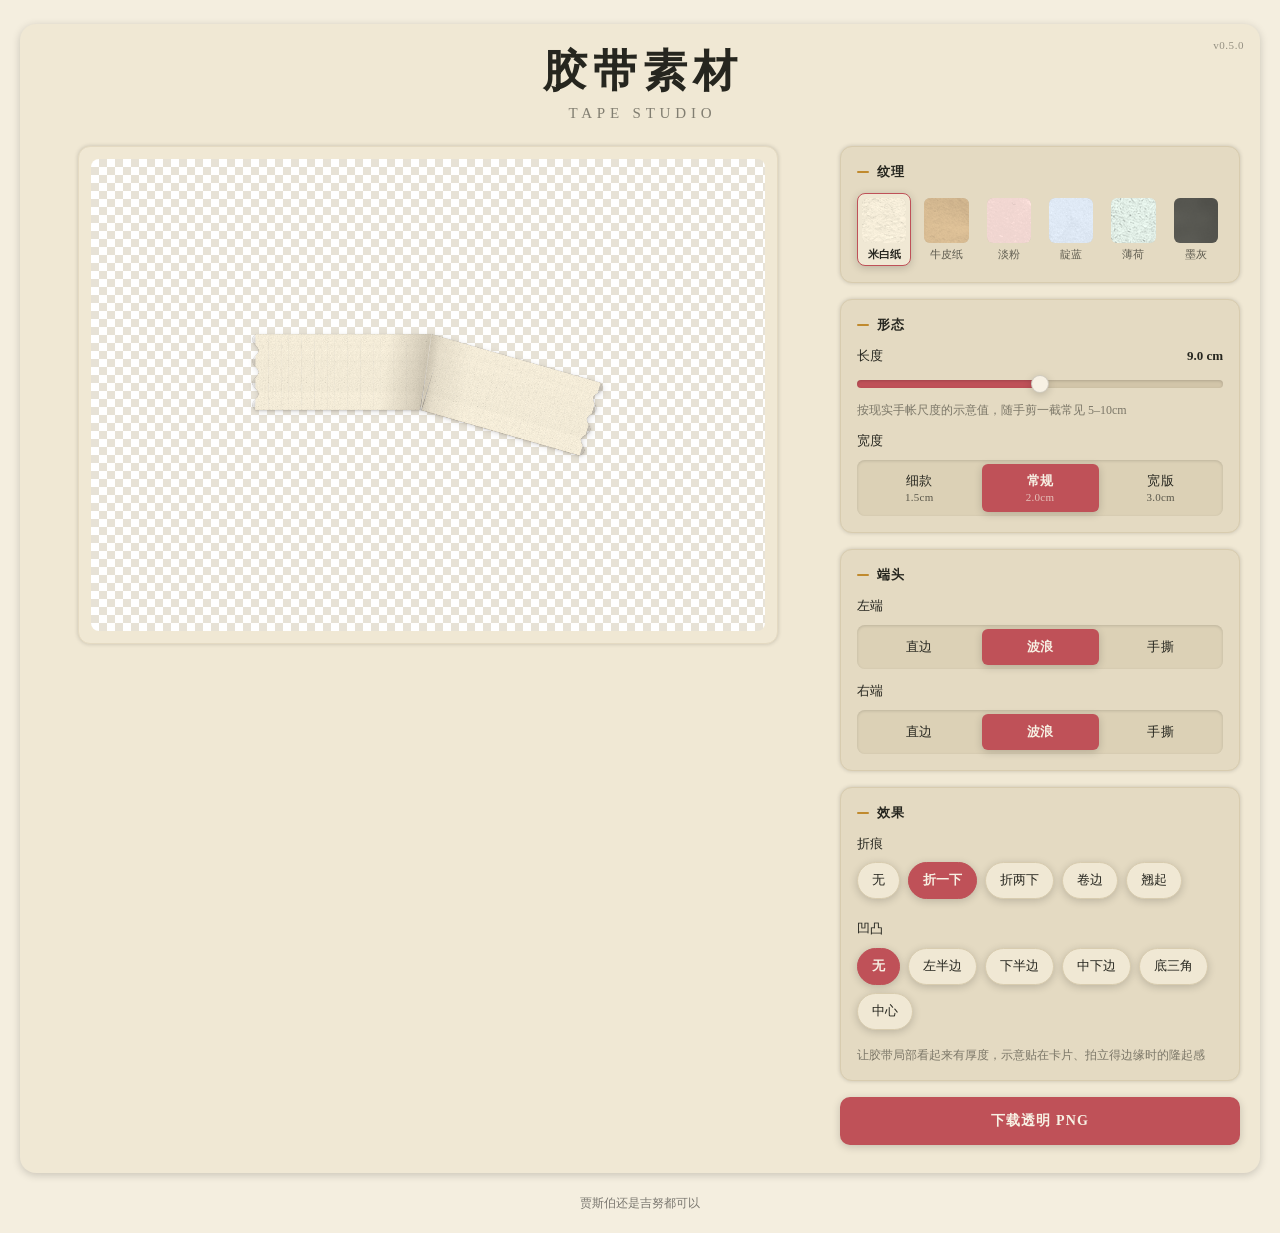
==== index.html @ b77d5a5c "凹凸效果补充第 5 种样式「左半边」，凸起沿胶带长度方向的左半幅" ====
<!DOCTYPE html>
<html lang="zh-CN">
<head>
  <meta charset="UTF-8">
  <meta name="viewport" content="width=device-width, initial-scale=1.0, maximum-scale=1.0, user-scalable=no, viewport-fit=cover">
  <meta name="theme-color" content="#F4EEDF">
  <title>胶带素材 · Tape Studio</title>
  <link rel="stylesheet" href="css/style.css">
</head>
<body>
  <div id="app">
    <span class="app-version" id="appVersion"></span>

    <header class="app-header">
      <h1 class="app-title">胶带素材</h1>
      <span class="app-subtitle">TAPE STUDIO</span>
    </header>

    <main class="app-main">
      <!-- 预览：透明底棋盘格 -->
      <section class="preview-section">
        <div class="preview-sheet">
          <div class="preview-wrapper">
            <canvas id="previewCanvas"></canvas>
          </div>
        </div>
      </section>

      <section class="controls-section">
        <!-- 1. 纹理 -->
        <div class="paper-card">
          <button type="button" class="card-title" aria-expanded="true">
            <span class="card-sign" aria-hidden="true"></span>
            纹理
          </button>
          <div class="card-body">
            <div class="card-body-inner">
              <div class="texture-grid" id="textureGrid"></div>
            </div>
          </div>
        </div>

        <!-- 2. 形态 -->
        <div class="paper-card">
          <button type="button" class="card-title" aria-expanded="true">
            <span class="card-sign" aria-hidden="true"></span>
            形态
          </button>
          <div class="card-body">
            <div class="card-body-inner">
              <div class="control-group">
                <div class="label-row">
                  <label class="control-label" for="lengthSlider">长度</label>
                  <span id="lengthValue" class="value-label">9.0 cm</span>
                </div>
                <input type="range" id="lengthSlider" class="slider" min="4" max="14" value="9" step="0.5">
                <p class="group-hint">按现实手帐尺度的示意值，随手剪一截常见 5–10cm</p>
              </div>

              <div class="control-group">
                <span class="control-label">宽度</span>
                <div class="segmented-control" data-seg="width">
                  <span class="seg-indicator" aria-hidden="true"></span>
                  <button type="button" class="seg-btn" data-value="thin">细款<span class="seg-sub">1.5cm</span></button>
                  <button type="button" class="seg-btn active" data-value="normal">常规<span class="seg-sub">2.0cm</span></button>
                  <button type="button" class="seg-btn" data-value="wide">宽版<span class="seg-sub">3.0cm</span></button>
                </div>
              </div>
            </div>
          </div>
        </div>

        <!-- 3. 端头 -->
        <div class="paper-card">
          <button type="button" class="card-title" aria-expanded="true">
            <span class="card-sign" aria-hidden="true"></span>
            端头
          </button>
          <div class="card-body">
            <div class="card-body-inner">
              <div class="control-group">
                <span class="control-label">左端</span>
                <div class="segmented-control" data-seg="endLeft">
                  <span class="seg-indicator" aria-hidden="true"></span>
                  <button type="button" class="seg-btn" data-value="straight">直边</button>
                  <button type="button" class="seg-btn active" data-value="wave">波浪</button>
                  <button type="button" class="seg-btn" data-value="tear">手撕</button>
                </div>
              </div>
              <div class="control-group">
                <span class="control-label">右端</span>
                <div class="segmented-control" data-seg="endRight">
                  <span class="seg-indicator" aria-hidden="true"></span>
                  <button type="button" class="seg-btn" data-value="straight">直边</button>
                  <button type="button" class="seg-btn active" data-value="wave">波浪</button>
                  <button type="button" class="seg-btn" data-value="tear">手撕</button>
                </div>
              </div>
            </div>
          </div>
        </div>

        <!-- 4. 效果：折痕 + 凹凸（凹凸暂留位置） -->
        <div class="paper-card">
          <button type="button" class="card-title" aria-expanded="true">
            <span class="card-sign" aria-hidden="true"></span>
            效果
          </button>
          <div class="card-body">
            <div class="card-body-inner">
              <div class="control-group">
                <span class="control-label">折痕</span>
                <div class="chip-group" data-chip="fold">
                  <button type="button" class="chip" data-value="none">无</button>
                  <button type="button" class="chip active" data-value="one">折一下</button>
                  <button type="button" class="chip" data-value="two">折两下</button>
                  <button type="button" class="chip" data-value="curl">卷边</button>
                  <button type="button" class="chip" data-value="lift">翘起</button>
                </div>
              </div>

              <div class="control-group">
                <span class="control-label">凹凸</span>
                <div class="chip-group" data-chip="bump">
                  <button type="button" class="chip active" data-value="none">无</button>
                  <button type="button" class="chip" data-value="leftHalf">左半边</button>
                  <button type="button" class="chip" data-value="lowerHalf">下半边</button>
                  <button type="button" class="chip" data-value="centerLower">中下边</button>
                  <button type="button" class="chip" data-value="bottomPeak">底三角</button>
                  <button type="button" class="chip" data-value="centerDiamond">中心</button>
                </div>
                <p class="group-hint">让胶带局部看起来有厚度，示意贴在卡片、拍立得边缘时的隆起感</p>
              </div>
            </div>
          </div>
        </div>

        <!-- 下载 -->
        <div class="action-group">
          <button id="downloadBtn" class="btn btn-primary">下载透明 PNG</button>
        </div>
      </section>
    </main>
  </div>

  <footer class="site-footer">
    <span>贾斯伯还是吉努都可以</span>
  </footer>

  <!-- 手机端：大图预览，长按保存 -->
  <div class="modal" id="saveModal" hidden>
    <div class="modal-sheet" role="dialog" aria-modal="true" aria-label="保存图片">
      <button type="button" class="modal-close" id="saveModalClose" aria-label="关闭">×</button>
      <p class="modal-hint">长按图片保存到相册</p>
      <img id="saveModalImg" alt="生成的透明胶带" />
    </div>
  </div>

  <canvas id="exportCanvas" style="display:none;"></canvas>

  <script type="module" src="js/main.js"></script>
</body>
</html>
---- css/style.css ----
/* ============================================================
   胶带素材 · Tape Studio
   视觉沿用 collage-text-tool 的「纸片化界面」规范：
   米纸底 + 1px 纸边 + 4px 投影，砖红作强调色
   ============================================================ */

button,
label {
  -webkit-tap-highlight-color: transparent;
}

:root {
  /* 纸色 */
  --page: #F4EEDF;
  --panel: #F0E8D4;
  --card: #E4DAC2;
  --card-edge: #D8CCAF;
  --paper-light: #F7F1E4;

  /* 强调色 */
  --brick: #BF5158;
  --brick-hover: #C96066;
  --brick-press: #A9454C;
  --wine: #500016;
  --ochre: #C08A2E;

  /* 文字 */
  --ink: #26261F;

  /* 投影 */
  --shadow: rgba(0, 0, 0, 0.18);

  /* 字体：使用系统衬线，不引入字体文件 */
  --font-ui: 'Songti SC', 'STSong', 'Noto Serif CJK SC', 'Source Han Serif SC', Georgia, serif;
  --font-ui-heavy: 'Songti SC', 'STSong', 'Noto Serif CJK SC', 'Source Han Serif SC', Georgia, serif;
}

/* ===== Reset & Base ===== */
*, *::before, *::after {
  margin: 0;
  padding: 0;
  box-sizing: border-box;
}

html {
  -webkit-text-size-adjust: 100%;
}

body {
  font-family: var(--font-ui);
  background: var(--page);
  color: var(--ink);
  line-height: 1.6;
  min-height: 100vh;
  -webkit-font-smoothing: antialiased;
}

button, input {
  font-family: inherit;
  color: inherit;
}

/* ===== 整页一张大纸 ===== */
#app {
  position: relative;
  max-width: 1240px;
  margin: 24px auto;
  padding: 24px 20px 28px;
  background: var(--panel);
  border-radius: 16px;
  box-shadow: 0 2px 8px var(--shadow);
  display: flex;
  flex-direction: column;
}

.app-version {
  position: absolute;
  top: 16px;
  right: calc(16px + env(safe-area-inset-right));
  font-size: 11px;
  line-height: 1;
  letter-spacing: 0.05em;
  color: rgba(38, 38, 31, 0.45);
  user-select: none;
}

/* ===== 页眉 ===== */
.app-header {
  display: flex;
  flex-direction: column;
  align-items: center;
  padding-bottom: 24px;
  text-align: center;
}

.app-header > * {
  margin-bottom: 8px;
}

.app-header > *:last-child {
  margin-bottom: 0;
}

.app-title {
  font-family: var(--font-ui-heavy);
  font-size: 44px;
  font-weight: 700;
  line-height: 1.1;
  letter-spacing: 6px;
  color: var(--ink);
  text-indent: 6px;
}

.app-subtitle {
  font-size: 15px;
  font-weight: 400;
  line-height: 1.2;
  letter-spacing: 0.32em;
  color: rgba(38, 38, 31, 0.55);
  text-transform: uppercase;
  text-indent: 0.32em;
}

.app-main {
  display: flex;
  flex-direction: column;
}

.app-main > * {
  margin-bottom: 16px;
}

.app-main > *:last-child {
  margin-bottom: 0;
}

.site-footer {
  display: flex;
  align-items: center;
  justify-content: center;
  margin: 0 auto 24px;
  font-size: 12px;
  line-height: 1;
  color: rgba(0, 0, 0, 0.5);
}

/* ===== 预览区 ===== */
.preview-section {
  display: flex;
  justify-content: center;
}

.preview-sheet {
  width: 100%;
  padding: 12px;
  background: var(--panel);
  border: 1px solid var(--card);
  border-radius: 12px;
  box-shadow: 0 0 4px var(--shadow);
}

/* 透明底棋盘格：预览要能看出 PNG 是透明的 */
.preview-wrapper {
  position: relative;
  width: 100%;
  aspect-ratio: 1600 / 1120;
  display: flex;
  align-items: center;
  justify-content: center;
  overflow: hidden;
  border-radius: 8px;
  background-color: #FFFFFF;
  background-image:
    linear-gradient(45deg, #E7E2D6 25%, transparent 25%),
    linear-gradient(-45deg, #E7E2D6 25%, transparent 25%),
    linear-gradient(45deg, transparent 75%, #E7E2D6 75%),
    linear-gradient(-45deg, transparent 75%, #E7E2D6 75%);
  background-size: 16px 16px;
  background-position: 0 0, 0 8px, 8px -8px, -8px 0;
}

#previewCanvas {
  max-width: 100%;
  max-height: 100%;
  display: block;
}

/* ===== 参数面板 ===== */
.controls-section {
  display: flex;
  flex-direction: column;
}

.controls-section > * {
  margin-bottom: 16px;
}

.controls-section > *:last-child {
  margin-bottom: 0;
}

.paper-card {
  display: flex;
  flex-direction: column;
  padding: 16px;
  background: var(--card);
  border: 1px solid var(--card-edge);
  border-radius: 12px;
  box-shadow: 0 0 4px var(--shadow);
}

.paper-card > * {
  margin-bottom: 12px;
}

.paper-card > *:last-child {
  margin-bottom: 0;
}

.card-title {
  display: flex;
  align-items: center;
  width: 100%;
  padding: 0;
  border: none;
  background: none;
  font-family: var(--font-ui-heavy);
  font-size: 13px;
  font-weight: 700;
  letter-spacing: 0.05em;
  color: var(--ink);
  text-align: left;
  cursor: pointer;
  transition: margin-bottom 0.2s ease;
}

.card-title:focus-visible {
  outline: none;
  border-radius: 4px;
  box-shadow: 0 0 0 2px var(--brick);
}

.card-title:active {
  opacity: 0.65;
}

.card-sign {
  position: relative;
  flex-shrink: 0;
  width: 12px;
  height: 12px;
  margin-right: 8px;
}

.card-sign::before,
.card-sign::after {
  content: '';
  position: absolute;
  background: var(--ochre);
  border-radius: 1px;
}

.card-sign::before {
  left: 0;
  top: 5px;
  width: 12px;
  height: 2px;
}

.card-sign::after {
  left: 5px;
  top: 6px;
  width: 2px;
  height: 0;
  transition: height 0.2s ease, top 0.2s ease;
}

.paper-card.collapsed .card-sign::after {
  height: 12px;
  top: 0;
}

.card-body {
  display: grid;
  grid-template-rows: 1fr;
  transition: grid-template-rows 0.2s ease;
}

.card-body-inner {
  display: flex;
  flex-direction: column;
  min-height: 0;
  overflow: hidden;
  transition: opacity 0.2s ease, visibility 0s;
}

.card-body-inner > * {
  margin-bottom: 12px;
}

.card-body-inner > *:last-child {
  margin-bottom: 0;
}

.paper-card.collapsed .card-body {
  grid-template-rows: 0fr;
}

.paper-card.collapsed .card-body-inner {
  opacity: 0;
  visibility: hidden;
  transition: opacity 0.2s ease, visibility 0s 0.2s;
}

.paper-card.collapsed > * {
  margin-bottom: 0;
}

.paper-card.card-open .card-body-inner {
  overflow: visible;
}

.control-group {
  display: flex;
  flex-direction: column;
}

.control-group > * {
  margin-bottom: 8px;
}

.control-group > *:last-child {
  margin-bottom: 0;
}

.control-label {
  font-size: 13px;
  letter-spacing: 0.02em;
  color: var(--ink);
}

.label-row {
  display: flex;
  align-items: baseline;
  justify-content: space-between;
}

.label-row > * {
  margin-right: 8px;
}

.label-row > *:last-child {
  margin-right: 0;
}

.value-label {
  font-family: var(--font-ui-heavy);
  font-size: 13px;
  font-weight: 700;
  color: var(--ink);
}

/* ===== 纹理选择：缩略图网格 ===== */
.texture-grid {
  display: grid;
  grid-template-columns: repeat(6, 1fr);
  gap: 8px;
}

.texture-item {
  display: flex;
  flex-direction: column;
  align-items: center;
  min-width: 0;
  padding: 4px;
  border: 1px solid transparent;
  border-radius: 8px;
  background: none;
  cursor: pointer;
  transition: border-color 0.16s, background-color 0.16s;
}

.texture-item:hover {
  background: rgba(240, 232, 212, 0.7);
}

.texture-item.active {
  border-color: var(--brick);
  background: var(--panel);
  box-shadow: 0 2px 8px var(--shadow);
}

.texture-swatch {
  display: block;
  width: 100%;
  height: 0;
  padding-bottom: 100%;
  position: relative;
  border-radius: 6px;
  overflow: hidden;
  box-shadow: inset 0 0 0 1px rgba(38, 38, 31, 0.12);
}

.texture-swatch canvas {
  position: absolute;
  top: 0;
  left: 0;
  width: 100%;
  height: 100%;
}

.texture-name {
  margin-top: 4px;
  max-width: 100%;
  overflow: hidden;
  font-size: 11px;
  line-height: 1.3;
  color: rgba(38, 38, 31, 0.7);
  white-space: nowrap;
  text-overflow: ellipsis;
}

.texture-item.active .texture-name {
  color: var(--ink);
  font-weight: 700;
}

/* ===== 分段选择 ===== */
.segmented-control {
  position: relative;
  display: flex;
  padding: 4px;
  background: #DCD1B6;
  border-radius: 8px;
  box-shadow: inset 0 1px 3px rgba(0, 0, 0, 0.14);
}

.segmented-control > .seg-btn {
  margin-right: 4px;
}

.segmented-control > .seg-btn:last-child {
  margin-right: 0;
}

.seg-indicator {
  position: absolute;
  top: 4px;
  left: 0;
  height: calc(100% - 8px);
  width: 0;
  border-radius: 6px;
  background: var(--brick);
  box-shadow: 0 2px 8px var(--shadow);
  pointer-events: none;
  transition: transform 0.24s cubic-bezier(0.4, 0, 0.2, 1), width 0.24s cubic-bezier(0.4, 0, 0.2, 1);
}

.seg-btn {
  position: relative;
  z-index: 1;
  flex: 1;
  min-height: 36px;
  padding: 8px 6px;
  border: none;
  border-radius: 6px;
  background: transparent;
  color: var(--ink);
  font-size: 13px;
  letter-spacing: 0.02em;
  cursor: pointer;
  transition: background-color 0.16s, color 0.16s;
}

.seg-btn:hover {
  background-color: rgba(240, 232, 212, 0.6);
}

.seg-btn.active {
  background: transparent;
  color: var(--paper-light);
  font-weight: 700;
}

.seg-btn.active:hover,
.seg-btn.active:active {
  background-color: transparent;
}

.seg-btn.active:active {
  filter: brightness(0.93);
}

/* 分段按钮里的第二行小字（宽度的 cm 数） */
.seg-sub {
  display: block;
  font-size: 11px;
  font-weight: 400;
  line-height: 1.3;
  opacity: 0.7;
}

.seg-btn:active:not(.active) {
  background-color: rgba(240, 232, 212, 0.92);
  box-shadow: inset 0 2px 4px rgba(0, 0, 0, 0.14);
}

.seg-btn:focus-visible {
  outline: 2px solid var(--brick);
  outline-offset: 2px;
}

/* ===== 折痕：可换行的纸片标签 ===== */
.chip-group {
  display: flex;
  flex-wrap: wrap;
}

.chip {
  margin: 0 8px 8px 0;
  padding: 9px 14px;
  border: 1px solid var(--card-edge);
  border-radius: 999px;
  background: var(--panel);
  font-size: 13px;
  line-height: 1.3;
  color: var(--ink);
  cursor: pointer;
  box-shadow: 0 2px 8px var(--shadow);
  transition: background-color 0.16s, border-color 0.16s, color 0.16s, box-shadow 0.16s;
}

.chip:hover {
  background: #F6EFDD;
}

.chip:active {
  background: #E3D8BE;
  box-shadow: inset 0 2px 4px rgba(0, 0, 0, 0.18);
}

.chip.active {
  border-color: var(--brick);
  background: var(--brick);
  color: var(--paper-light);
  font-weight: 700;
}

.chip:focus-visible {
  outline: 2px solid var(--brick);
  outline-offset: 2px;
}

/* 占位功能：置灰不可点，位置先留着 */
.chip.is-disabled {
  opacity: 0.42;
  cursor: not-allowed;
  box-shadow: none;
}

.chip.is-disabled:hover,
.chip.is-disabled:active {
  background: var(--panel);
  box-shadow: none;
}

.tag-soon {
  padding: 1px 6px;
  border: 1px dashed var(--card-edge);
  border-radius: 4px;
  font-size: 11px;
  line-height: 1.5;
  color: rgba(38, 38, 31, 0.5);
}

.group-hint {
  font-size: 12px;
  line-height: 1.5;
  color: rgba(38, 38, 31, 0.55);
}

/* ===== 滑块 ===== */
.slider {
  -webkit-appearance: none;
  appearance: none;
  width: 100%;
  height: 18px;
  background: transparent;
  cursor: pointer;
  outline: none;
}

.slider::-webkit-slider-runnable-track {
  height: 8px;
  border-radius: 4px;
  background: linear-gradient(to right, var(--brick) 0 var(--fill, 0%), #D2C5A9 var(--fill, 0%) 100%);
  box-shadow: inset 0 1px 3px rgba(0, 0, 0, 0.16);
}

.slider::-webkit-slider-thumb {
  -webkit-appearance: none;
  appearance: none;
  width: 18px;
  height: 18px;
  margin-top: -5px;
  border-radius: 50%;
  background: var(--paper-light);
  border: 1px solid rgba(38, 38, 31, 0.18);
  box-shadow: 0 2px 8px var(--shadow);
  transition: transform 0.16s, box-shadow 0.16s;
}

.slider:hover::-webkit-slider-thumb {
  box-shadow: 0 3px 10px rgba(0, 0, 0, 0.24);
}

.slider:active::-webkit-slider-thumb {
  transform: scale(0.94);
}

.slider::-moz-range-track {
  height: 8px;
  border-radius: 4px;
  background: linear-gradient(to right, var(--brick) 0 var(--fill, 0%), #D2C5A9 var(--fill, 0%) 100%);
  box-shadow: inset 0 1px 3px rgba(0, 0, 0, 0.16);
}

.slider::-moz-range-thumb {
  width: 18px;
  height: 18px;
  border-radius: 50%;
  background: var(--paper-light);
  border: 1px solid rgba(38, 38, 31, 0.18);
  box-shadow: 0 2px 8px var(--shadow);
}

.slider:focus-visible {
  outline: 2px solid var(--brick);
  outline-offset: 4px;
  border-radius: 4px;
}

/* ===== 按钮 ===== */
.action-group {
  display: flex;
  flex-direction: column;
}

.btn {
  flex: 1;
  border: none;
  font-size: 14px;
  cursor: pointer;
  transition: background 0.16s, box-shadow 0.16s, transform 0.12s;
}

.btn-primary {
  min-height: 48px;
  padding: 14px 20px;
  border-radius: 10px;
  background: var(--brick);
  color: var(--paper-light);
  font-family: var(--font-ui-heavy);
  font-size: 14px;
  font-weight: 700;
  letter-spacing: 0.08em;
  box-shadow: 0 2px 8px var(--shadow);
}

.btn-primary:hover {
  background: var(--brick-hover);
  box-shadow: 0 3px 10px rgba(0, 0, 0, 0.24);
}

.btn-primary:active {
  background: var(--brick-press);
  box-shadow: inset 0 2px 6px rgba(0, 0, 0, 0.28);
  transform: translateY(1px);
}

.btn:focus-visible {
  outline: 2px solid var(--brick);
  outline-offset: 2px;
}

.btn:disabled {
  opacity: 0.6;
  box-shadow: none;
  cursor: not-allowed;
}

/* ===== 弹窗 ===== */
.modal {
  position: fixed;
  top: 0;
  right: 0;
  bottom: 0;
  left: 0;
  z-index: 100;
  display: flex;
  align-items: center;
  justify-content: center;
  padding: calc(16px + env(safe-area-inset-top)) calc(16px + env(safe-area-inset-right)) calc(16px + env(safe-area-inset-bottom)) calc(16px + env(safe-area-inset-left));
  background: rgba(38, 38, 31, 0.45);
}

.modal[hidden] {
  display: none;
}

.modal-open {
  overflow: hidden;
}

.modal-sheet {
  position: relative;
  width: 100%;
  max-width: 520px;
  max-height: 100%;
  overflow-y: auto;
  padding: 16px;
  background: var(--panel);
  border: 1px solid var(--card);
  border-radius: 12px;
  box-shadow: 0 2px 8px var(--shadow);
}

.modal-hint {
  padding-right: 32px;
  font-size: 13px;
  color: var(--ink);
}

.modal-close {
  position: absolute;
  top: 8px;
  right: 8px;
  width: 40px;
  height: 40px;
  border: none;
  border-radius: 8px;
  background: transparent;
  font-size: 20px;
  line-height: 1;
  color: var(--ink);
  cursor: pointer;
}

.modal-close:active {
  background: var(--card);
}

.modal-sheet img {
  display: block;
  max-width: 100%;
  max-height: 62vh;
  margin: 12px auto 0;
  object-fit: contain;
  border-radius: 4px;
  background-color: #FFFFFF;
  background-image:
    linear-gradient(45deg, #E7E2D6 25%, transparent 25%),
    linear-gradient(-45deg, #E7E2D6 25%, transparent 25%),
    linear-gradient(45deg, transparent 75%, #E7E2D6 75%),
    linear-gradient(-45deg, transparent 75%, #E7E2D6 75%);
  background-size: 16px 16px;
  background-position: 0 0, 0 8px, 8px -8px, -8px 0;
  box-shadow: 0 2px 8px var(--shadow);
}

/* ===== 桌面 ===== */
@media (min-width: 900px) {
  .app-main {
    flex-direction: row;
    align-items: flex-start;
  }

  .app-main > * {
    margin-right: 24px;
    margin-bottom: 0;
  }

  .app-main > *:last-child {
    margin-right: 0;
  }

  .preview-section {
    flex: 1;
    align-items: flex-start;
  }

  .preview-sheet {
    max-width: 700px;
  }

  .controls-section {
    width: 400px;
    flex-shrink: 0;
  }
}

/* 小屏：保留整页纸卡外观，只收紧尺寸 */
@media (max-width: 899px) {
  #app {
    margin: calc(10px + env(safe-area-inset-top)) calc(10px + env(safe-area-inset-right)) 16px calc(10px + env(safe-area-inset-left));
    padding: 16px;
    min-height: calc(100vh - 26px - env(safe-area-inset-top));
    min-height: calc(100dvh - 26px - env(safe-area-inset-top));
    border-radius: 16px;
    box-shadow: 0 2px 8px var(--shadow);
  }

  .site-footer {
    margin: 0 auto calc(16px + env(safe-area-inset-bottom));
  }
}

/* ===== 手机 ===== */
@media (max-width: 600px) {
  #app {
    padding-left: 12px;
    padding-right: 12px;
  }

  .app-header {
    padding-bottom: 16px;
  }

  .app-title {
    font-size: 34px;
    letter-spacing: 4px;
    text-indent: 4px;
  }

  .app-subtitle {
    font-size: 13px;
  }

  .preview-sheet {
    padding: 8px;
  }

  .texture-grid {
    grid-template-columns: repeat(4, 1fr);
  }

  .card-title {
    min-height: 40px;
  }

  .seg-btn {
    min-height: 44px;
    font-size: 14px;
  }

  .chip {
    min-height: 40px;
    padding: 10px 16px;
  }

  .slider {
    height: 44px;
  }

  .modal-sheet img {
    max-height: 58vh;
  }
}

/* 触屏设备：hover 态在点击后会残留，覆盖回常态 */
@media (hover: none) {
  .btn-primary:hover {
    background: var(--brick);
    box-shadow: 0 2px 8px var(--shadow);
  }

  .btn-primary:active {
    background: var(--brick-press);
    box-shadow: inset 0 2px 6px rgba(0, 0, 0, 0.28);
    transform: translateY(1px);
  }

  .seg-btn:hover {
    background-color: transparent;
  }

  .seg-btn:active:not(.active) {
    background-color: rgba(240, 232, 212, 0.92);
    box-shadow: inset 0 2px 4px rgba(0, 0, 0, 0.14);
  }

  .chip:hover {
    background: var(--panel);
  }

  .chip:active {
    background: #E3D8BE;
  }

  .chip.active:active {
    background: var(--brick);
  }

  .texture-item:hover {
    background: none;
  }

  .texture-item.active:hover {
    background: var(--panel);
  }
}
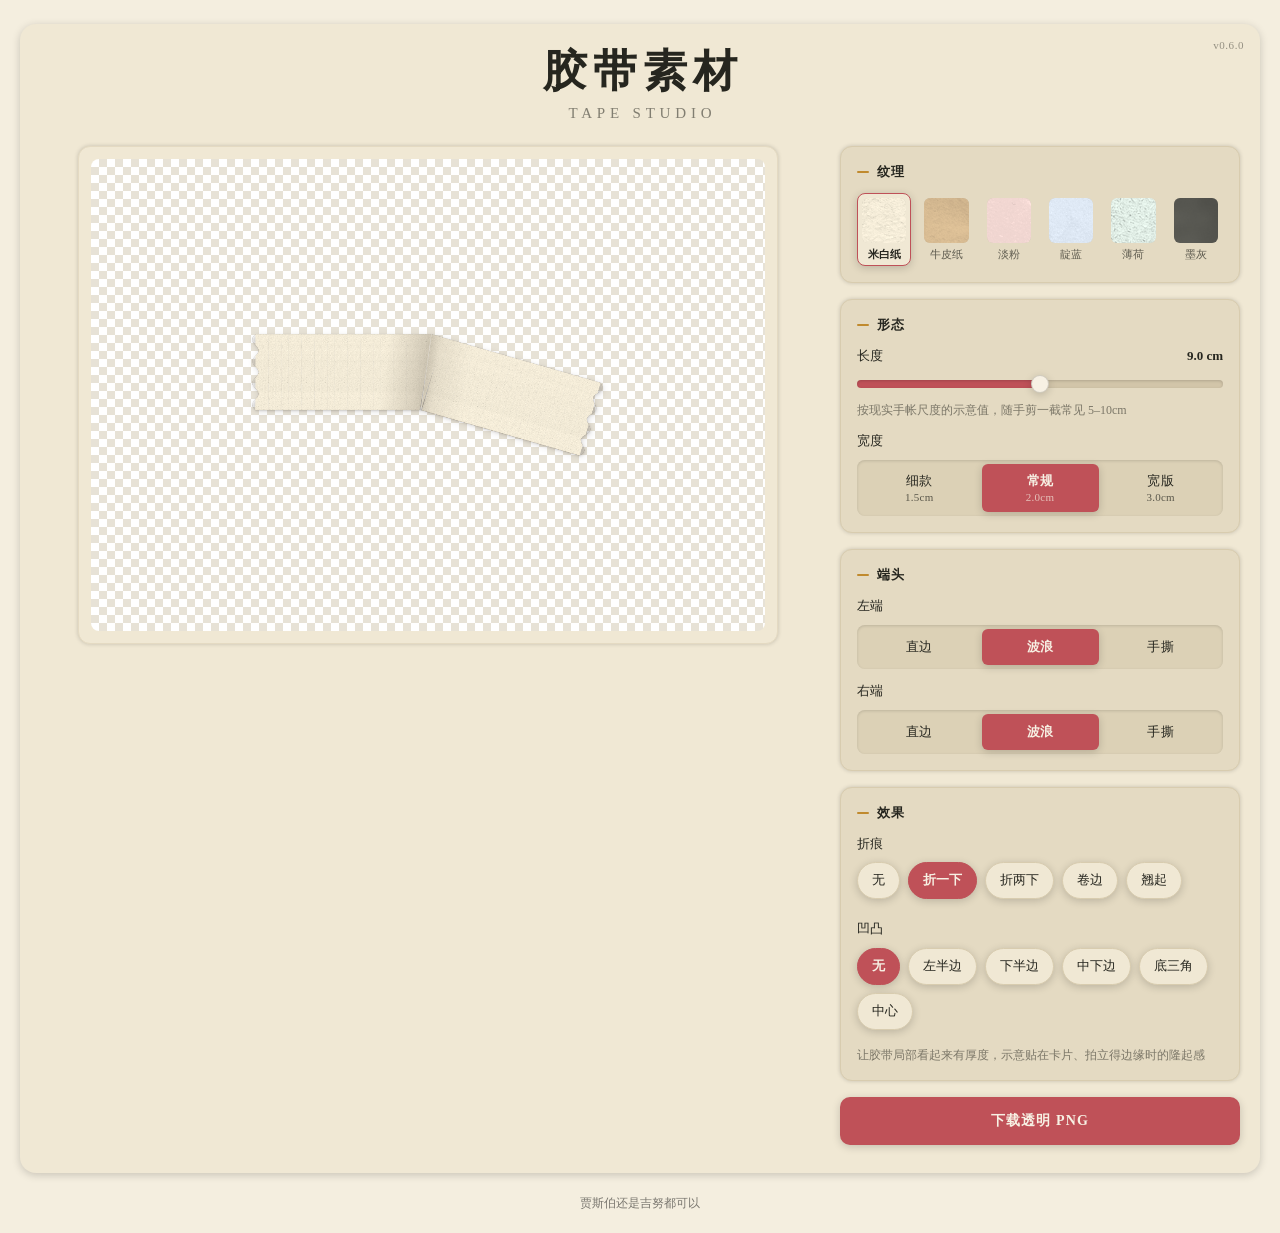
==== commit 309333cf: "凹凸光影改柔和：落影与边缘都做模糊过渡，凸起面只做轻微提亮，不再像硬纸板 底三角改为直角开口（胶带完全盖住拍立得的一个角），中心改为角尖从上边缘漏出的宽梯形" ====
--- a/index.html
+++ b/index.html
@@ -127,7 +127,7 @@
                   <button type="button" class="chip" data-value="lowerHalf">下半边</button>
                   <button type="button" class="chip" data-value="centerLower">中下边</button>
                   <button type="button" class="chip" data-value="bottomPeak">底三角</button>
-                  <button type="button" class="chip" data-value="centerDiamond">中心</button>
+                  <button type="button" class="chip" data-value="centerLeak">中心</button>
                 </div>
                 <p class="group-hint">让胶带局部看起来有厚度，示意贴在卡片、拍立得边缘时的隆起感</p>
               </div>
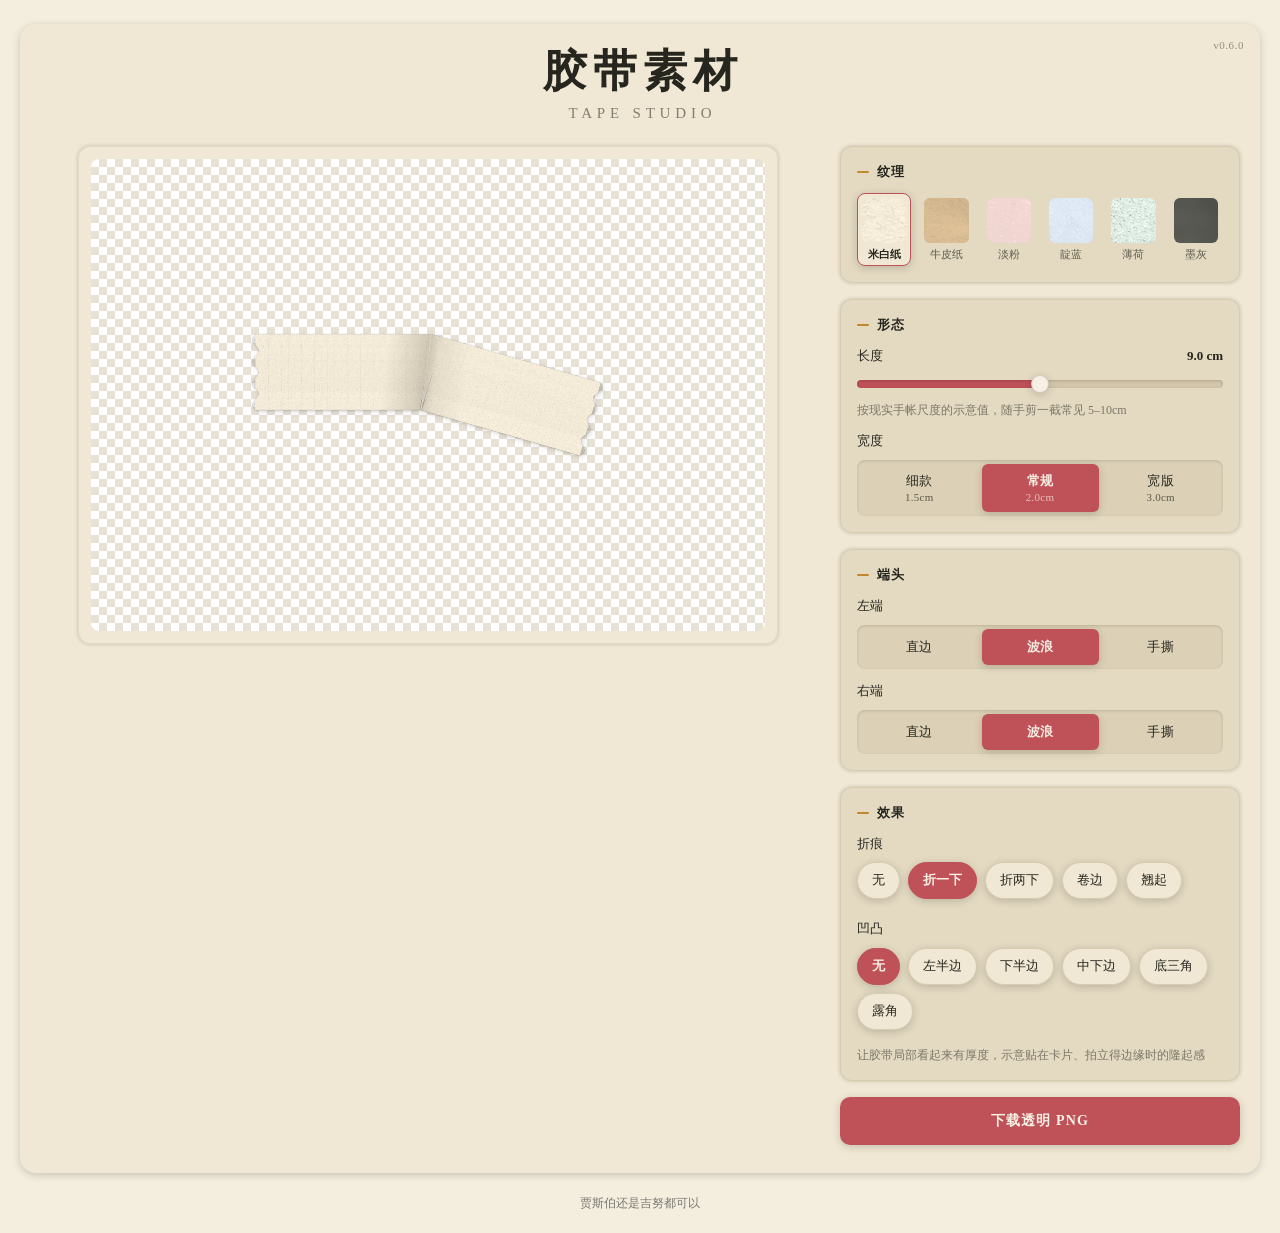
==== commit dda60bb5: "角的顶角改为真正的 90 度：两条边按屏幕像素 45 度斜率逐步推进，折痕处也跟随胶带弯曲 「中心」改名「露角」" ====
--- a/index.html
+++ b/index.html
@@ -127,7 +127,7 @@
                   <button type="button" class="chip" data-value="lowerHalf">下半边</button>
                   <button type="button" class="chip" data-value="centerLower">中下边</button>
                   <button type="button" class="chip" data-value="bottomPeak">底三角</button>
-                  <button type="button" class="chip" data-value="centerLeak">中心</button>
+                  <button type="button" class="chip" data-value="cornerOut">露角</button>
                 </div>
                 <p class="group-hint">让胶带局部看起来有厚度，示意贴在卡片、拍立得边缘时的隆起感</p>
               </div>
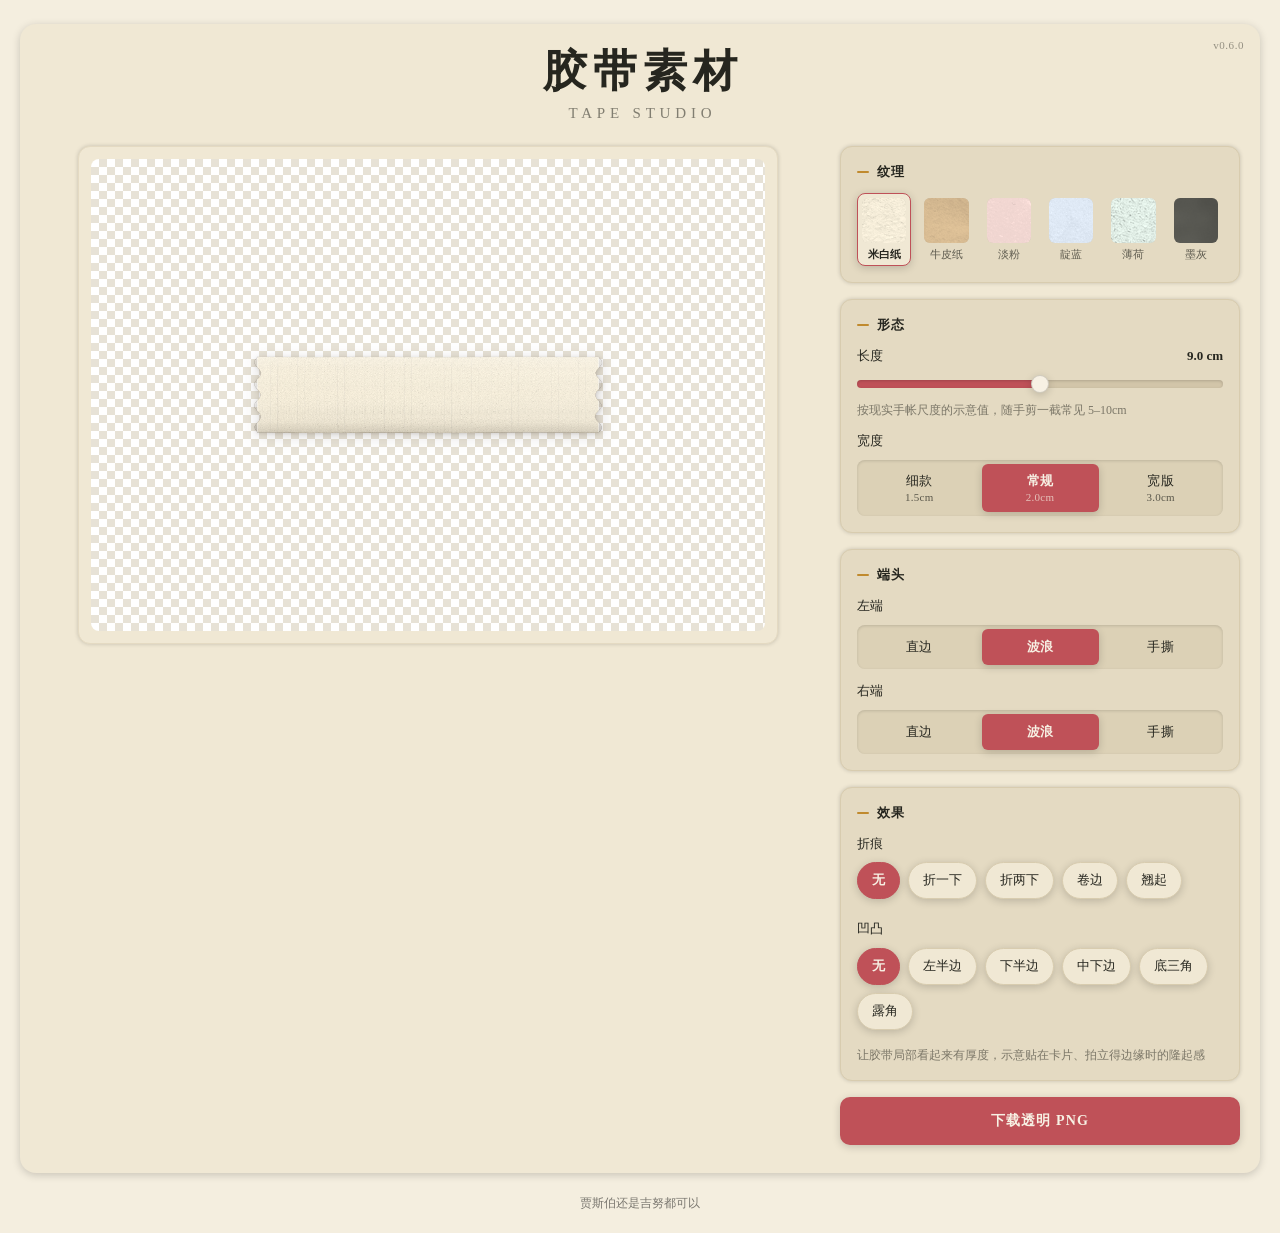
==== commit 4c934584: "去掉端头起翘暗折痕线（视觉上像脏带），端头提亮减弱到 0.08；折痕默认改为「无」" ====
--- a/index.html
+++ b/index.html
@@ -111,8 +111,8 @@
               <div class="control-group">
                 <span class="control-label">折痕</span>
                 <div class="chip-group" data-chip="fold">
-                  <button type="button" class="chip" data-value="none">无</button>
-                  <button type="button" class="chip active" data-value="one">折一下</button>
+                  <button type="button" class="chip active" data-value="none">无</button>
+                  <button type="button" class="chip" data-value="one">折一下</button>
                   <button type="button" class="chip" data-value="two">折两下</button>
                   <button type="button" class="chip" data-value="curl">卷边</button>
                   <button type="button" class="chip" data-value="lift">翘起</button>
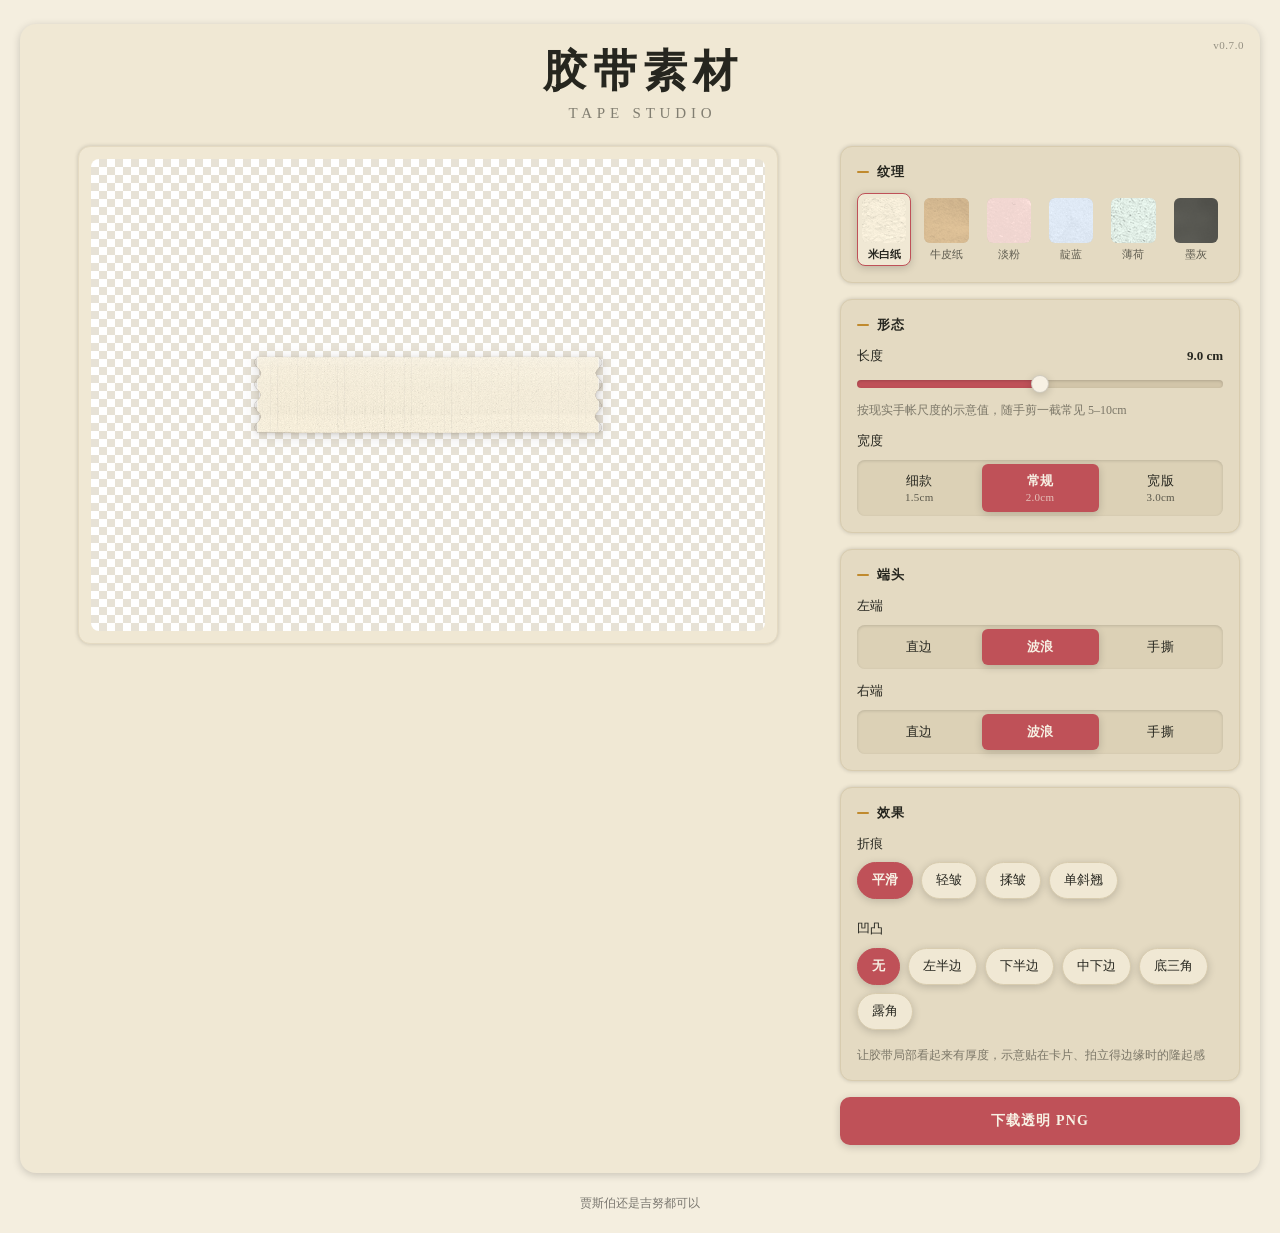
==== commit 4cdb8869: "折痕系统重做：平滑/轻皱/揉皱/单斜翘四种效果 - 胶带路径不再弯折，折痕全部为表面绘制（光源统一左上，暗线右下、亮线左上） - 轻皱：2~4 条 30°~60° 二次贝塞尔折痕，随机种子每次生成更换" ====
--- a/index.html
+++ b/index.html
@@ -111,11 +111,10 @@
               <div class="control-group">
                 <span class="control-label">折痕</span>
                 <div class="chip-group" data-chip="fold">
-                  <button type="button" class="chip active" data-value="none">无</button>
-                  <button type="button" class="chip" data-value="one">折一下</button>
-                  <button type="button" class="chip" data-value="two">折两下</button>
-                  <button type="button" class="chip" data-value="curl">卷边</button>
-                  <button type="button" class="chip" data-value="lift">翘起</button>
+                  <button type="button" class="chip active" data-value="smooth">平滑</button>
+                  <button type="button" class="chip" data-value="light">轻皱</button>
+                  <button type="button" class="chip" data-value="crumple">揉皱</button>
+                  <button type="button" class="chip" data-value="skew">单斜翘</button>
                 </div>
               </div>
 
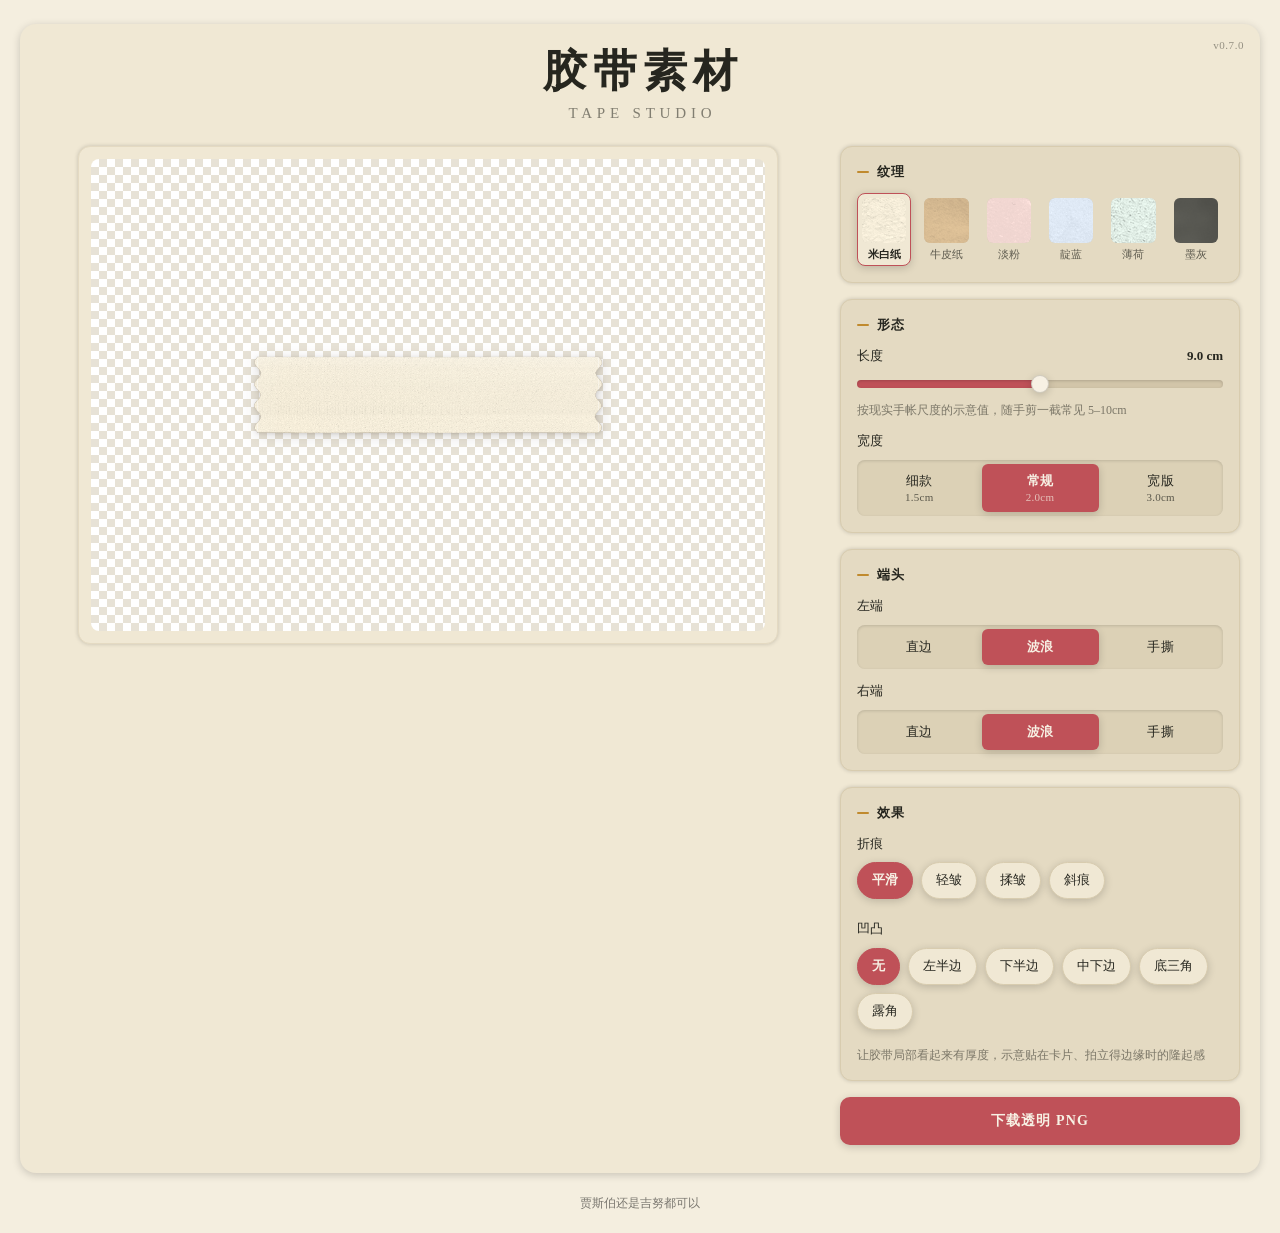
==== commit 519199c2: "斜痕改素材叠加，三种折痕统一为图片切片；替换三张正式素材 - 移除程序绘制的单斜翘（柔边折痕带），斜痕与轻皱/揉皱同规则：素材按带宽等比缩放、   随机横向切片、明度混合叠加，UI 名称改为「斜痕」 " ====
--- a/index.html
+++ b/index.html
@@ -114,7 +114,7 @@
                   <button type="button" class="chip active" data-value="smooth">平滑</button>
                   <button type="button" class="chip" data-value="light">轻皱</button>
                   <button type="button" class="chip" data-value="crumple">揉皱</button>
-                  <button type="button" class="chip" data-value="skew">单斜翘</button>
+                  <button type="button" class="chip" data-value="skew">斜痕</button>
                 </div>
               </div>
 
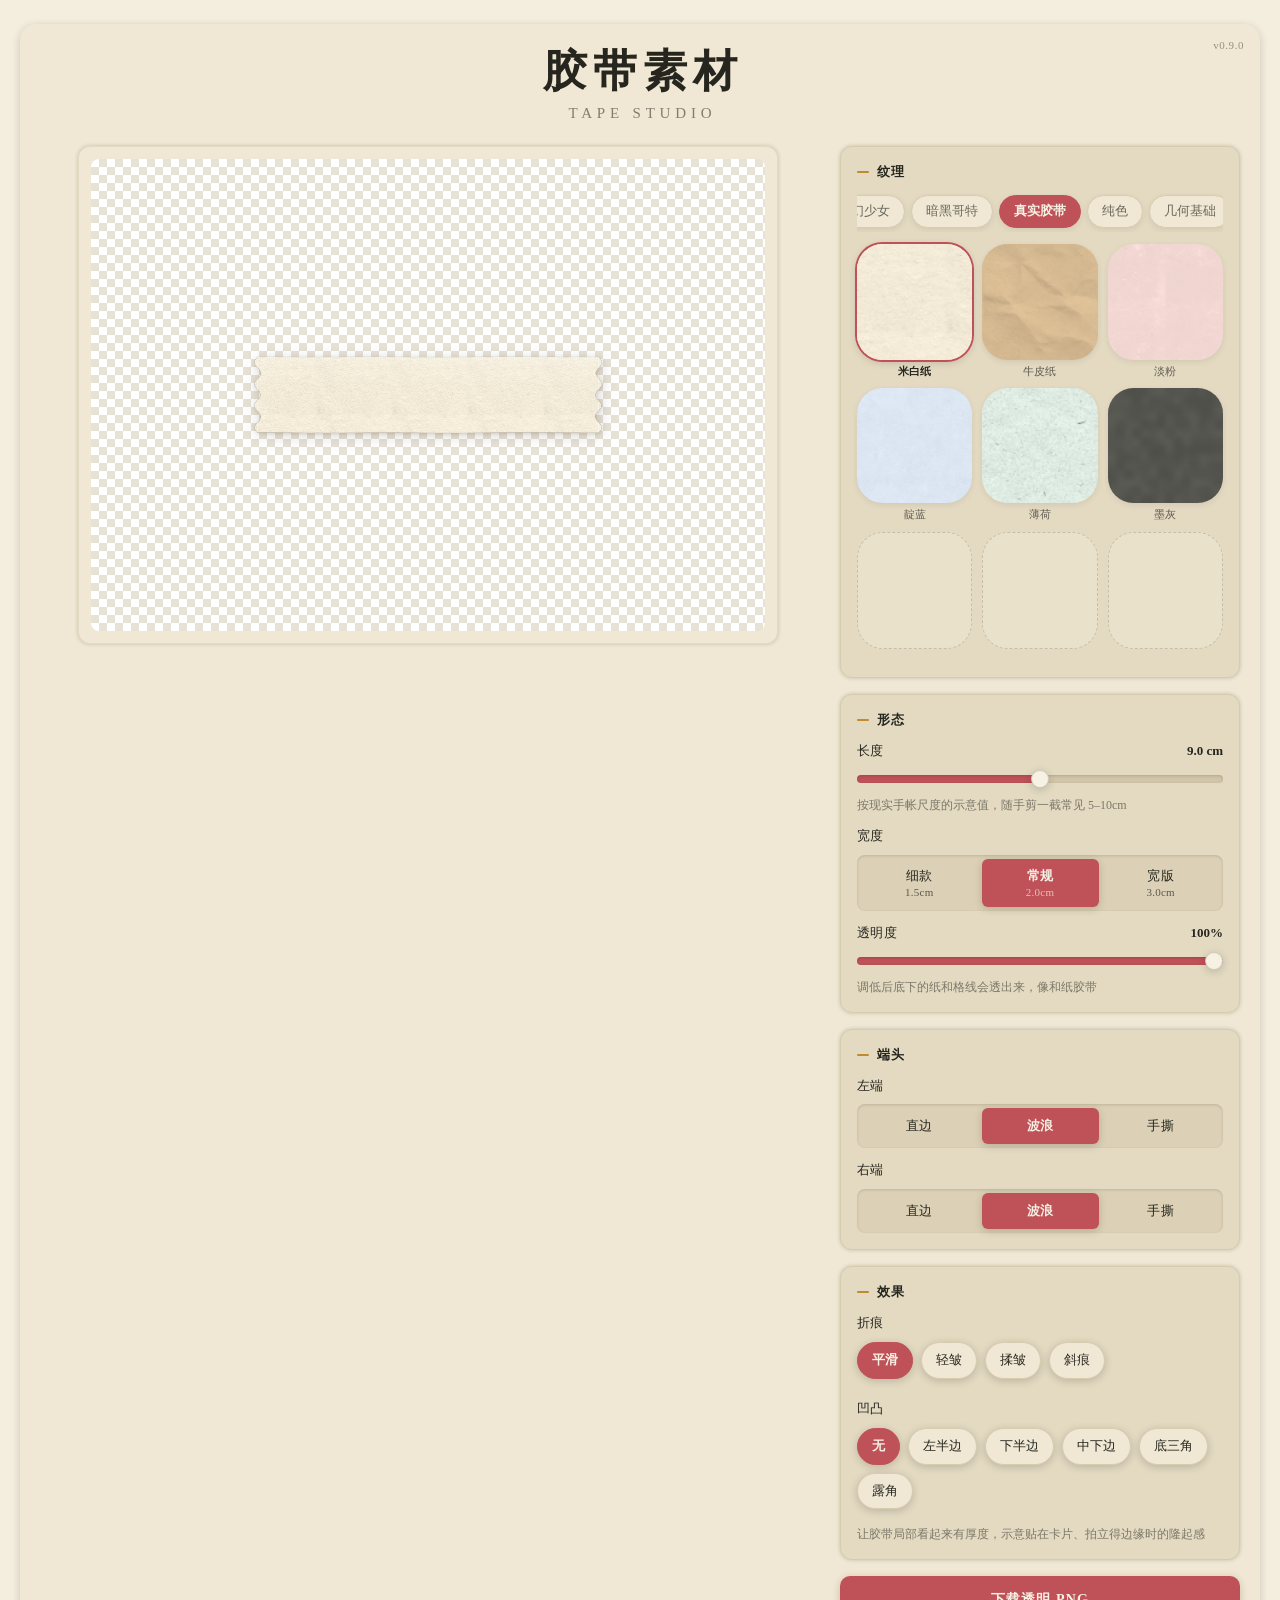
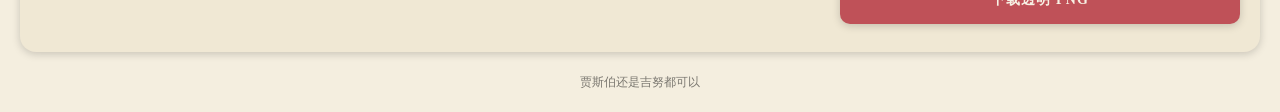
==== commit be65a0c1: "chore: pre-termination backup Co-authored-by: traeagent <traeagent@users.noreply.github.com>" ====
--- a/index.html
+++ b/index.html
@@ -35,7 +35,27 @@
           </button>
           <div class="card-body">
             <div class="card-body-inner">
-              <div class="texture-grid" id="textureGrid"></div>
+              <!-- 主题选项卡：横向拖动、无限循环 -->
+              <div class="theme-tabs" id="themeTabs">
+                <div class="theme-tabs-track" id="themeTabsTrack"></div>
+              </div>
+
+              <!-- 图标墙：3×3，素材未齐留空占位 -->
+              <div class="motif-wall" id="motifWall"></div>
+
+              <!-- 纹样组：整套配色 -->
+              <div class="palette-row" id="paletteRow" hidden></div>
+
+              <!-- 纯色组：HSV 取色盘（替换图标墙位置） -->
+              <div class="color-picker" id="colorPicker" hidden>
+                <canvas class="sv-panel" id="svPanel"></canvas>
+                <canvas class="hue-bar" id="hueBar"></canvas>
+                <div class="hex-row">
+                  <span class="hex-label">HEX</span>
+                  <input type="text" id="hexInput" class="hex-input" maxlength="7" spellcheck="false">
+                  <span class="hex-preview" id="hexPreview"></span>
+                </div>
+              </div>
             </div>
           </div>
         </div>
@@ -65,6 +85,15 @@
                   <button type="button" class="seg-btn active" data-value="normal">常规<span class="seg-sub">2.0cm</span></button>
                   <button type="button" class="seg-btn" data-value="wide">宽版<span class="seg-sub">3.0cm</span></button>
                 </div>
+              </div>
+
+              <div class="control-group">
+                <div class="label-row">
+                  <label class="control-label" for="opacitySlider">透明度</label>
+                  <span id="opacityValue" class="value-label">100%</span>
+                </div>
+                <input type="range" id="opacitySlider" class="slider" min="15" max="100" value="100" step="5">
+                <p class="group-hint">调低后底下的纸和格线会透出来，像和纸胶带</p>
               </div>
             </div>
           </div>
--- a/css/style.css
+++ b/css/style.css
@@ -296,6 +296,7 @@
 
 .card-body-inner > * {
   margin-bottom: 12px;
+  min-width: 0;
 }
 
 .card-body-inner > *:last-child {
@@ -360,53 +361,119 @@
   color: var(--ink);
 }
 
-/* ===== 纹理选择：缩略图网格 ===== */
-.texture-grid {
+/* ===== 纹理卡片：主题选项卡（横向拖动、无限循环） ===== */
+.theme-tabs {
+  margin-bottom: 12px;
+  min-width: 0;
+  max-width: 100%;
+  contain: inline-size;
+}
+
+.theme-tabs-track {
+  position: relative;
+  display: flex;
+  gap: 6px;
+  padding: 2px 2px 4px;
+  overflow-x: auto;
+  scrollbar-width: none;
+  cursor: grab;
+  touch-action: pan-y;
+  -webkit-user-select: none;
+  user-select: none;
+}
+
+.theme-tabs-track::-webkit-scrollbar {
+  display: none;
+}
+
+.theme-tabs-track.dragging {
+  cursor: grabbing;
+}
+
+.theme-tab {
+  flex: 0 0 auto;
+  padding: 7px 14px;
+  border: 1px solid var(--card-edge);
+  border-radius: 999px;
+  background: var(--panel);
+  font-family: var(--font-ui);
+  font-size: 13px;
+  line-height: 1.3;
+  color: rgba(38, 38, 31, 0.66);
+  white-space: nowrap;
+  cursor: pointer;
+  box-shadow: 0 2px 6px rgba(0, 0, 0, 0.08);
+  transition: background-color 0.16s, border-color 0.16s, color 0.16s;
+}
+
+.theme-tab:hover {
+  background: #F6EFDD;
+}
+
+.theme-tab.active {
+  border-color: var(--brick);
+  background: var(--brick);
+  color: var(--paper-light);
+  font-weight: 700;
+}
+
+/* ===== 图标墙：3×3，squircle（圆角约边长 22%） ===== */
+.motif-wall[hidden],
+.palette-row[hidden],
+.color-picker[hidden] {
+  display: none;
+}
+
+.motif-wall {
   display: grid;
-  grid-template-columns: repeat(6, 1fr);
-  gap: 8px;
-}
-
-.texture-item {
+  grid-template-columns: repeat(3, 1fr);
+  gap: 10px;
+}
+
+.motif-item {
   display: flex;
   flex-direction: column;
   align-items: center;
   min-width: 0;
-  padding: 4px;
-  border: 1px solid transparent;
-  border-radius: 8px;
+  padding: 0;
+  border: none;
   background: none;
   cursor: pointer;
-  transition: border-color 0.16s, background-color 0.16s;
-}
-
-.texture-item:hover {
-  background: rgba(240, 232, 212, 0.7);
-}
-
-.texture-item.active {
-  border-color: var(--brick);
-  background: var(--panel);
-  box-shadow: 0 2px 8px var(--shadow);
-}
-
-.texture-swatch {
+}
+
+.motif-icon {
   display: block;
   width: 100%;
   height: 0;
   padding-bottom: 100%;
   position: relative;
-  border-radius: 6px;
+  border-radius: 22%;
   overflow: hidden;
-  box-shadow: inset 0 0 0 1px rgba(38, 38, 31, 0.12);
-}
-
-.texture-swatch canvas {
+  background: var(--panel);
+  box-shadow: inset 0 0 0 1px rgba(38, 38, 31, 0.12), 0 2px 6px rgba(0, 0, 0, 0.08);
+  transition: box-shadow 0.16s;
+}
+
+.motif-icon canvas {
   position: absolute;
   top: 0;
   left: 0;
   width: 100%;
   height: 100%;
+}
+
+.motif-item.active .motif-icon {
+  box-shadow: 0 0 0 2px var(--brick), 0 2px 8px var(--shadow);
+}
+
+.motif-item.empty {
+  cursor: default;
+}
+
+.motif-item.empty .motif-icon {
+  background: rgba(240, 232, 212, 0.45);
+  border: 1.5px dashed rgba(38, 38, 31, 0.18);
+  box-shadow: none;
 }
 
 .texture-name {
@@ -420,9 +487,125 @@
   text-overflow: ellipsis;
 }
 
-.texture-item.active .texture-name {
+.motif-item.active .texture-name {
   color: var(--ink);
   font-weight: 700;
+}
+
+/* ===== 纹样组：整套配色 ===== */
+.palette-row {
+  display: flex;
+  flex-wrap: wrap;
+  gap: 8px;
+  margin-top: 12px;
+}
+
+.palette-item {
+  display: flex;
+  flex-direction: column;
+  align-items: center;
+  gap: 5px;
+  padding: 8px 10px;
+  border: 1px solid var(--card-edge);
+  border-radius: 10px;
+  background: var(--panel);
+  cursor: pointer;
+  box-shadow: 0 2px 6px rgba(0, 0, 0, 0.08);
+  transition: border-color 0.16s, box-shadow 0.16s;
+}
+
+.palette-item:hover {
+  background: #F6EFDD;
+}
+
+.palette-item.active {
+  border-color: var(--brick);
+  box-shadow: 0 0 0 1px var(--brick), 0 2px 8px var(--shadow);
+}
+
+.palette-dots {
+  display: flex;
+  gap: 4px;
+}
+
+.palette-dot {
+  width: 16px;
+  height: 16px;
+  border-radius: 50%;
+  box-shadow: inset 0 0 0 1px rgba(38, 38, 31, 0.15);
+}
+
+.palette-name {
+  font-size: 11px;
+  line-height: 1.3;
+  color: rgba(38, 38, 31, 0.7);
+  white-space: nowrap;
+}
+
+.palette-item.active .palette-name {
+  color: var(--ink);
+  font-weight: 700;
+}
+
+/* ===== 纯色组：HSV 取色盘 ===== */
+.sv-panel {
+  display: block;
+  width: 100%;
+  height: 150px;
+  border-radius: 10px;
+  cursor: crosshair;
+  touch-action: none;
+  box-shadow: inset 0 0 0 1px rgba(38, 38, 31, 0.12);
+}
+
+.hue-bar {
+  display: block;
+  width: 100%;
+  height: 16px;
+  margin-top: 10px;
+  border-radius: 999px;
+  cursor: crosshair;
+  touch-action: none;
+  box-shadow: inset 0 0 0 1px rgba(38, 38, 31, 0.12);
+}
+
+.hex-row {
+  display: flex;
+  align-items: center;
+  gap: 8px;
+  margin-top: 10px;
+}
+
+.hex-label {
+  font-size: 12px;
+  font-weight: 700;
+  color: rgba(38, 38, 31, 0.6);
+}
+
+.hex-input {
+  flex: 1;
+  min-width: 0;
+  padding: 7px 10px;
+  border: 1px solid var(--card-edge);
+  border-radius: 8px;
+  background: var(--paper-light);
+  font-family: ui-monospace, 'SF Mono', Menlo, Consolas, monospace;
+  font-size: 13px;
+  line-height: 1.3;
+  color: var(--ink);
+}
+
+.hex-input:focus {
+  outline: 2px solid var(--brick);
+  outline-offset: 1px;
+}
+
+.hex-preview {
+  flex: 0 0 auto;
+  width: 28px;
+  height: 28px;
+  border-radius: 8px;
+  box-shadow: inset 0 0 0 1px rgba(38, 38, 31, 0.15);
 }
 
 /* ===== 分段选择 ===== */
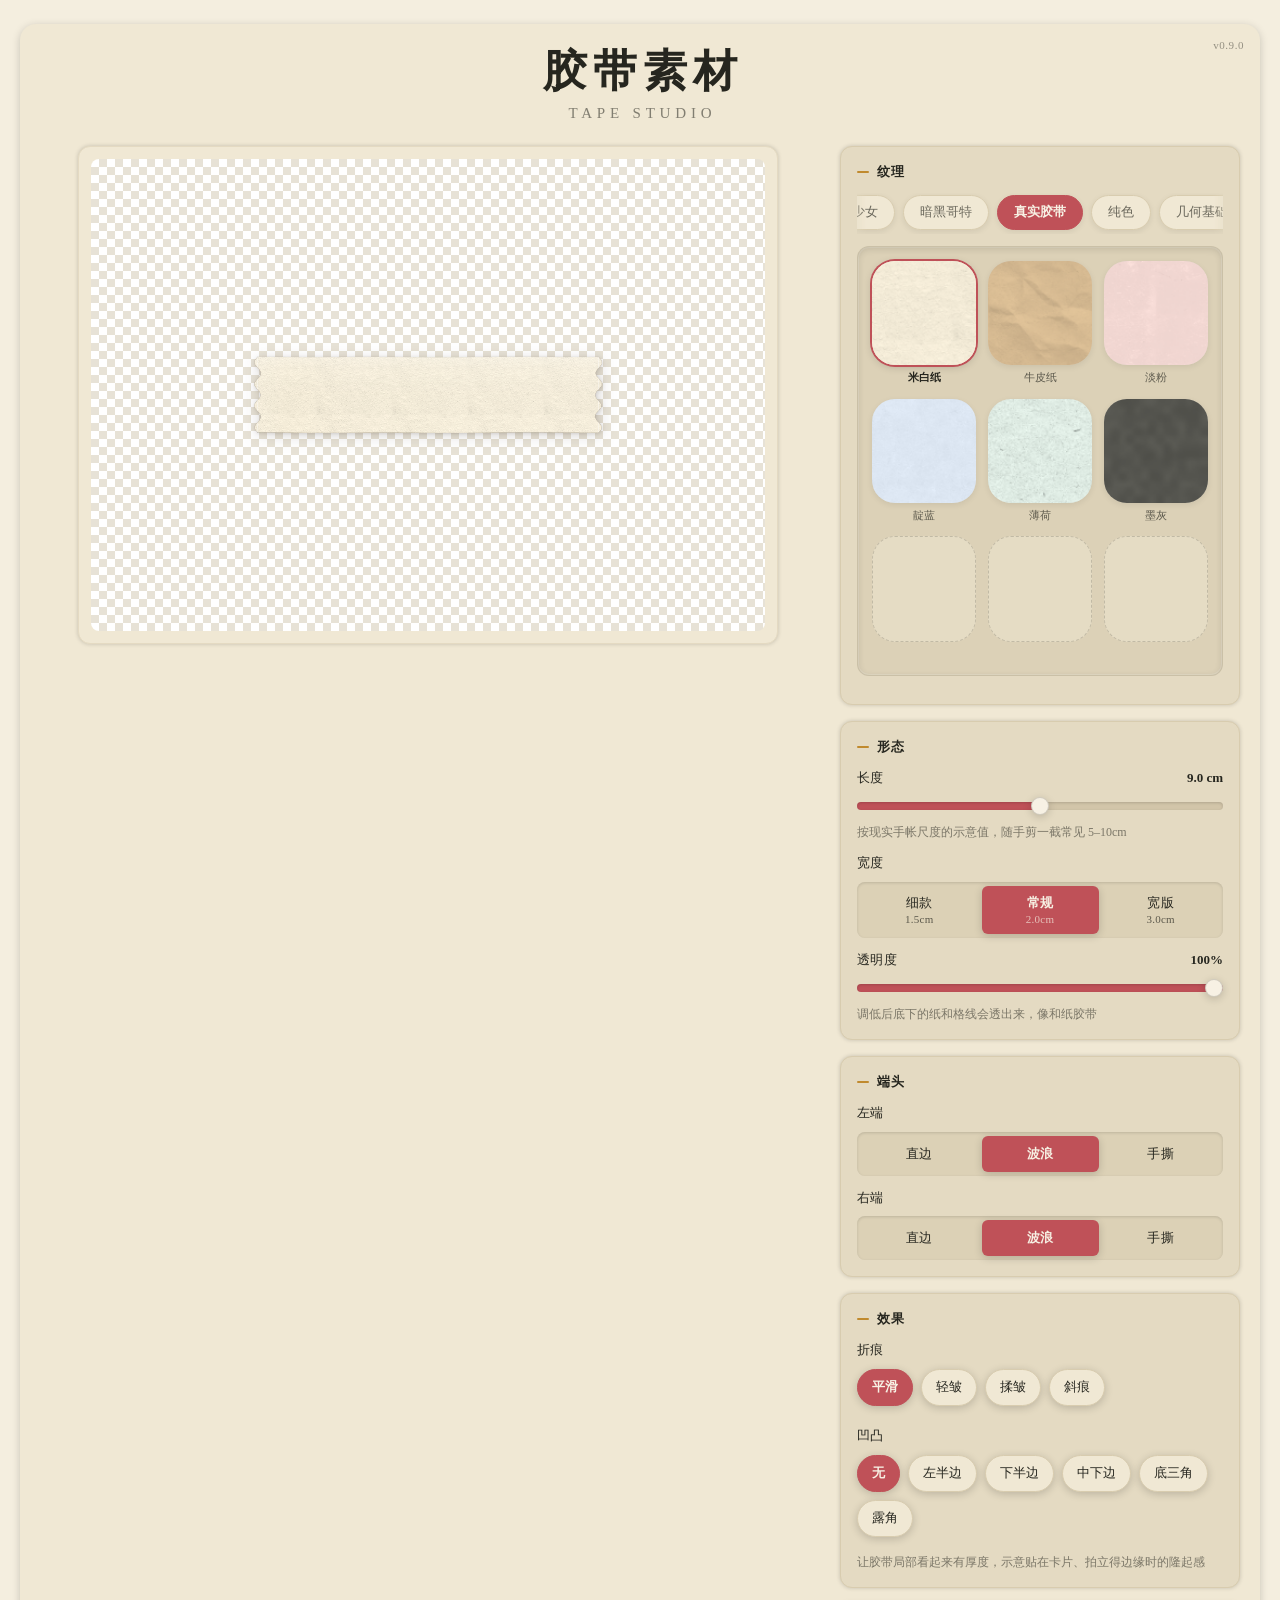
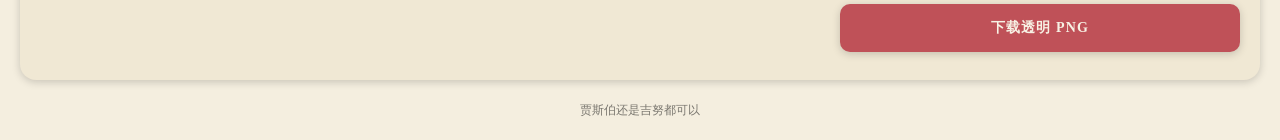
==== commit d3ab784d: "feat: update workspace Co-authored-by: traeagent <traeagent@users.noreply.github.com>" ====
--- a/index.html
+++ b/index.html
@@ -40,8 +40,10 @@
                 <div class="theme-tabs-track" id="themeTabsTrack"></div>
               </div>
 
-              <!-- 图标墙：3×3，素材未齐留空占位 -->
-              <div class="motif-wall" id="motifWall"></div>
+              <!-- 图标墙：下凹选择区，3×3，素材未齐留空占位 -->
+              <div class="motif-well" id="motifWell">
+                <div class="motif-wall" id="motifWall"></div>
+              </div>
 
               <!-- 纹样组：整套配色 -->
               <div class="palette-row" id="paletteRow" hidden></div>
--- a/css/style.css
+++ b/css/style.css
@@ -361,19 +361,23 @@
   color: var(--ink);
 }
 
-/* ===== 纹理卡片：主题选项卡（横向拖动、无限循环） ===== */
+/* ===== 纹理卡片：主题滚轮（横向、无限循环、居中吸附） ===== */
 .theme-tabs {
-  margin-bottom: 12px;
+  margin: 0 -16px 12px;
+  padding: 0 16px;
   min-width: 0;
-  max-width: 100%;
+  max-width: none;
   contain: inline-size;
+  overflow: hidden;
+  -webkit-mask-image: linear-gradient(to right, transparent 0, #000 26px, #000 calc(100% - 26px), transparent 100%);
+  mask-image: linear-gradient(to right, transparent 0, #000 26px, #000 calc(100% - 26px), transparent 100%);
 }
 
 .theme-tabs-track {
   position: relative;
   display: flex;
-  gap: 6px;
-  padding: 2px 2px 4px;
+  gap: 8px;
+  padding: 2px 0 4px;
   overflow-x: auto;
   scrollbar-width: none;
   cursor: grab;
@@ -392,7 +396,7 @@
 
 .theme-tab {
   flex: 0 0 auto;
-  padding: 7px 14px;
+  padding: 8px 16px;
   border: 1px solid var(--card-edge);
   border-radius: 999px;
   background: var(--panel);
@@ -417,17 +421,28 @@
   font-weight: 700;
 }
 
-/* ===== 图标墙：3×3，squircle（圆角约边长 22%） ===== */
+/* ===== 图标墙：下凹选择区 + 3×3，squircle（圆角约边长 22%） ===== */
+.motif-well[hidden],
 .motif-wall[hidden],
 .palette-row[hidden],
 .color-picker[hidden] {
   display: none;
 }
 
+.motif-well {
+  padding: 14px;
+  border: 1px solid rgba(38, 38, 31, 0.1);
+  border-radius: 12px;
+  background: #DCD1B7;
+  box-shadow:
+    inset 0 2px 7px rgba(0, 0, 0, 0.12),
+    inset 0 0 0 1px rgba(255, 255, 255, 0.16);
+}
+
 .motif-wall {
   display: grid;
   grid-template-columns: repeat(3, 1fr);
-  gap: 10px;
+  gap: 14px 12px;
 }
 
 .motif-item {
@@ -477,7 +492,8 @@
 }
 
 .texture-name {
-  margin-top: 4px;
+  min-height: 1.3em;
+  margin-top: 5px;
   max-width: 100%;
   overflow: hidden;
   font-size: 11px;
@@ -492,11 +508,11 @@
   font-weight: 700;
 }
 
-/* ===== 纹样组：整套配色 ===== */
+/* ===== 纹样组：整套配色，6 套并排一行 ===== */
 .palette-row {
-  display: flex;
-  flex-wrap: wrap;
-  gap: 8px;
+  display: grid;
+  grid-template-columns: repeat(6, minmax(0, 1fr));
+  gap: 6px;
   margin-top: 12px;
 }
 
@@ -504,10 +520,11 @@
   display: flex;
   flex-direction: column;
   align-items: center;
-  gap: 5px;
-  padding: 8px 10px;
+  min-width: 0;
+  gap: 4px;
+  padding: 6px 4px;
   border: 1px solid var(--card-edge);
-  border-radius: 10px;
+  border-radius: 9px;
   background: var(--panel);
   cursor: pointer;
   box-shadow: 0 2px 6px rgba(0, 0, 0, 0.08);
@@ -525,21 +542,24 @@
 
 .palette-dots {
   display: flex;
-  gap: 4px;
+  gap: 2px;
 }
 
 .palette-dot {
-  width: 16px;
-  height: 16px;
+  width: 12px;
+  height: 12px;
   border-radius: 50%;
   box-shadow: inset 0 0 0 1px rgba(38, 38, 31, 0.15);
 }
 
 .palette-name {
-  font-size: 11px;
+  max-width: 100%;
+  overflow: hidden;
+  font-size: 10px;
   line-height: 1.3;
   color: rgba(38, 38, 31, 0.7);
   white-space: nowrap;
+  text-overflow: ellipsis;
 }
 
 .palette-item.active .palette-name {
@@ -1031,6 +1051,19 @@
     min-height: 40px;
   }
 
+  .palette-row {
+    gap: 5px;
+  }
+
+  .palette-item {
+    padding: 6px 2px;
+  }
+
+  .palette-dot {
+    width: 10px;
+    height: 10px;
+  }
+
   .seg-btn {
     min-height: 44px;
     font-size: 14px;
